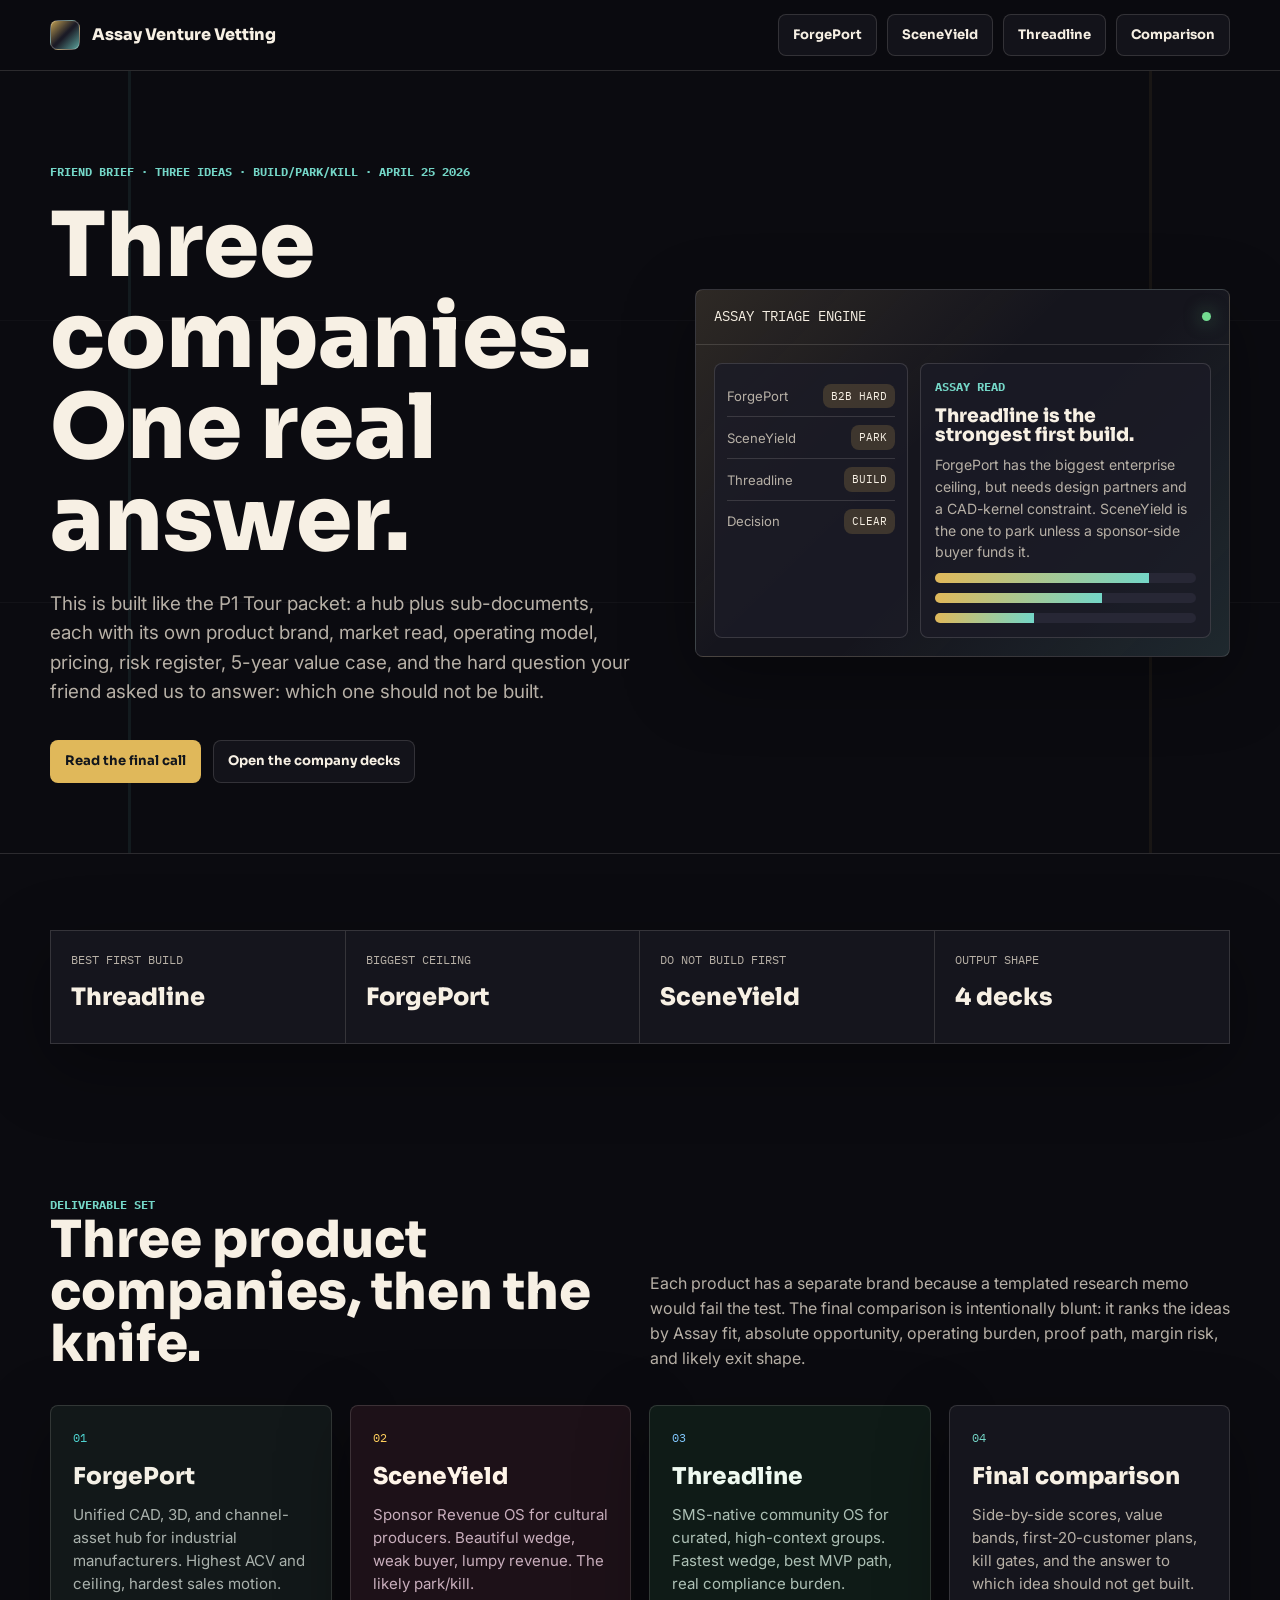
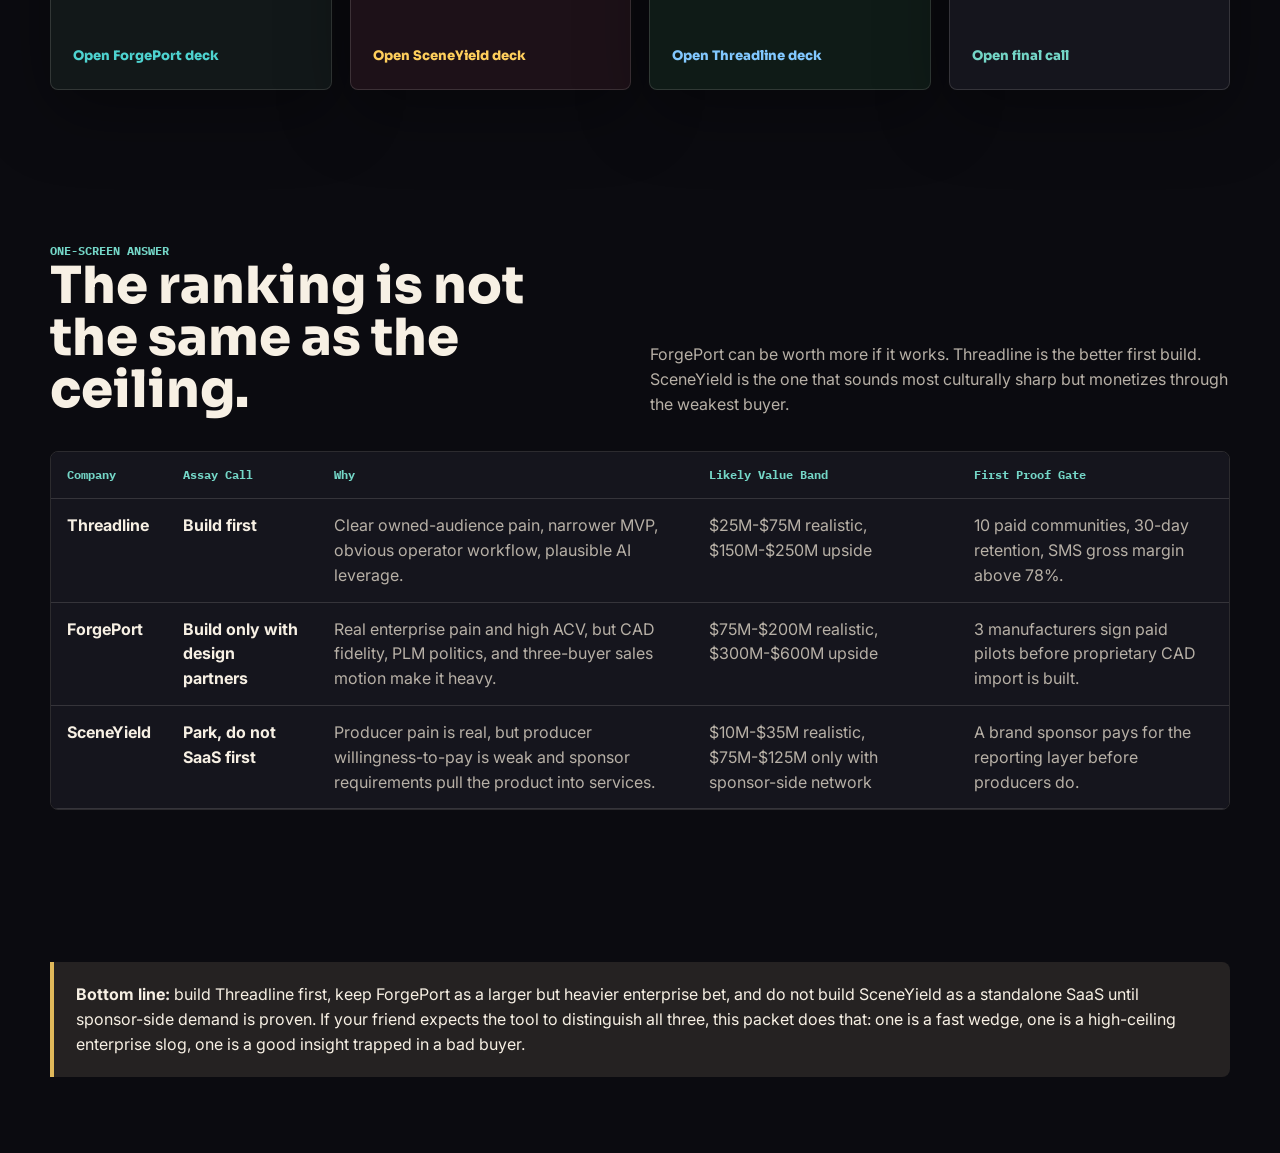
==== index.html @ aa85836b "Publish three idea venture packet" ====
<!doctype html>
<html lang="en">
<head>
<meta charset="utf-8" />
<meta name="viewport" content="width=device-width,initial-scale=1" />
<title>Assay Ventures — Three AI-Vetted Company Concepts</title>
<meta name="description" content="A P1-style comparative venture packet for three product ideas: ForgePort, SceneYield, and Threadline." />
<link rel="preconnect" href="https://fonts.googleapis.com">
<link rel="preconnect" href="https://fonts.gstatic.com" crossorigin>
<link href="https://fonts.googleapis.com/css2?family=IBM+Plex+Mono:wght@400;600;700&family=Inter:wght@400;500;600;700;800&family=Sora:wght@600;700;800&display=swap" rel="stylesheet">
<link rel="stylesheet" href="_shared/styles.css" />
</head>
<body class="brand-final">
<nav class="topbar">
  <div class="container topbar-inner">
    <a class="brand-lockup" href="#">
      <span class="brand-mark"></span>
      <span>Assay Venture Vetting</span>
    </a>
    <div class="navlinks">
      <a href="decks/01-forgeport/index.html">ForgePort</a>
      <a href="decks/02-sceneyield/index.html">SceneYield</a>
      <a href="decks/03-threadline/index.html">Threadline</a>
      <a href="decks/04-final-comparison/index.html">Comparison</a>
    </div>
  </div>
</nav>

<header class="hero">
  <div class="container hero-grid">
    <div>
      <div class="eyebrow">Friend brief · three ideas · build/park/kill · April 25 2026</div>
      <h1>Three companies. One real answer.</h1>
      <p class="lede">
        This is built like the P1 Tour packet: a hub plus sub-documents, each with its own product brand, market read,
        operating model, pricing, risk register, 5-year value case, and the hard question your friend asked us to answer:
        which one should not be built.
      </p>
      <div class="hero-actions">
        <a class="button primary" href="decks/04-final-comparison/index.html">Read the final call</a>
        <a class="button" href="#deliverables">Open the company decks</a>
      </div>
    </div>
    <div class="visual-panel">
      <div class="panel-top">
        <span class="mono small">ASSAY TRIAGE ENGINE</span>
        <span class="status-dot"></span>
      </div>
      <div class="panel-body">
        <div class="ui-grid">
          <div class="ui-list">
            <div class="ui-row"><span>ForgePort</span><span class="ui-pill">B2B HARD</span></div>
            <div class="ui-row"><span>SceneYield</span><span class="ui-pill">PARK</span></div>
            <div class="ui-row"><span>Threadline</span><span class="ui-pill">BUILD</span></div>
            <div class="ui-row"><span>Decision</span><span class="ui-pill">CLEAR</span></div>
          </div>
          <div class="ui-main">
            <div class="eyebrow">Assay read</div>
            <h3 style="margin-top:10px;">Threadline is the strongest first build.</h3>
            <p class="small muted" style="margin-top:10px;">ForgePort has the biggest enterprise ceiling, but needs design partners and a CAD-kernel constraint. SceneYield is the one to park unless a sponsor-side buyer funds it.</p>
            <div class="bar"><span style="--w:82%"></span></div>
            <div class="bar"><span style="--w:64%"></span></div>
            <div class="bar"><span style="--w:38%"></span></div>
          </div>
        </div>
      </div>
    </div>
  </div>
</header>

<section class="section">
  <div class="container">
    <div class="metric-strip">
      <div class="metric">
        <div class="k">BEST FIRST BUILD</div>
        <div class="v">Threadline</div>
      </div>
      <div class="metric">
        <div class="k">BIGGEST CEILING</div>
        <div class="v">ForgePort</div>
      </div>
      <div class="metric">
        <div class="k">DO NOT BUILD FIRST</div>
        <div class="v">SceneYield</div>
      </div>
      <div class="metric">
        <div class="k">OUTPUT SHAPE</div>
        <div class="v">4 decks</div>
      </div>
    </div>
  </div>
</section>

<section class="section" id="deliverables">
  <div class="container">
    <div class="section-head">
      <div>
        <div class="eyebrow">Deliverable set</div>
        <h2>Three product companies, then the knife.</h2>
      </div>
      <p class="section-copy">
        Each product has a separate brand because a templated research memo would fail the test.
        The final comparison is intentionally blunt: it ranks the ideas by Assay fit, absolute opportunity,
        operating burden, proof path, margin risk, and likely exit shape.
      </p>
    </div>
    <div class="deck-grid">
      <a class="deck-card brand-forge" href="decks/01-forgeport/index.html">
        <span class="num">01</span>
        <h3>ForgePort</h3>
        <p>Unified CAD, 3D, and channel-asset hub for industrial manufacturers. Highest ACV and ceiling, hardest sales motion.</p>
        <span class="open">Open ForgePort deck</span>
      </a>
      <a class="deck-card brand-scene" href="decks/02-sceneyield/index.html">
        <span class="num">02</span>
        <h3>SceneYield</h3>
        <p>Sponsor Revenue OS for cultural producers. Beautiful wedge, weak buyer, lumpy revenue. The likely park/kill.</p>
        <span class="open">Open SceneYield deck</span>
      </a>
      <a class="deck-card brand-thread" href="decks/03-threadline/index.html">
        <span class="num">03</span>
        <h3>Threadline</h3>
        <p>SMS-native community OS for curated, high-context groups. Fastest wedge, best MVP path, real compliance burden.</p>
        <span class="open">Open Threadline deck</span>
      </a>
      <a class="deck-card brand-final" href="decks/04-final-comparison/index.html">
        <span class="num">04</span>
        <h3>Final comparison</h3>
        <p>Side-by-side scores, value bands, first-20-customer plans, kill gates, and the answer to which idea should not get built.</p>
        <span class="open">Open final call</span>
      </a>
    </div>
  </div>
</section>

<section class="section">
  <div class="container">
    <div class="section-head">
      <div>
        <div class="eyebrow">One-screen answer</div>
        <h2>The ranking is not the same as the ceiling.</h2>
      </div>
      <p class="section-copy">
        ForgePort can be worth more if it works. Threadline is the better first build. SceneYield is the one that sounds most culturally sharp but monetizes through the weakest buyer.
      </p>
    </div>
    <div class="table-wrap">
      <table>
        <thead>
          <tr>
            <th>Company</th>
            <th>Assay Call</th>
            <th>Why</th>
            <th>Likely Value Band</th>
            <th>First Proof Gate</th>
          </tr>
        </thead>
        <tbody>
          <tr>
            <td><strong>Threadline</strong></td>
            <td><strong>Build first</strong></td>
            <td>Clear owned-audience pain, narrower MVP, obvious operator workflow, plausible AI leverage.</td>
            <td>$25M-$75M realistic, $150M-$250M upside</td>
            <td>10 paid communities, 30-day retention, SMS gross margin above 78%.</td>
          </tr>
          <tr>
            <td><strong>ForgePort</strong></td>
            <td><strong>Build only with design partners</strong></td>
            <td>Real enterprise pain and high ACV, but CAD fidelity, PLM politics, and three-buyer sales motion make it heavy.</td>
            <td>$75M-$200M realistic, $300M-$600M upside</td>
            <td>3 manufacturers sign paid pilots before proprietary CAD import is built.</td>
          </tr>
          <tr>
            <td><strong>SceneYield</strong></td>
            <td><strong>Park, do not SaaS first</strong></td>
            <td>Producer pain is real, but producer willingness-to-pay is weak and sponsor requirements pull the product into services.</td>
            <td>$10M-$35M realistic, $75M-$125M only with sponsor-side network</td>
            <td>A brand sponsor pays for the reporting layer before producers do.</td>
          </tr>
        </tbody>
      </table>
    </div>
  </div>
</section>

<section class="section">
  <div class="container">
    <div class="callout">
      <strong>Bottom line:</strong> build Threadline first, keep ForgePort as a larger but heavier enterprise bet, and do not build SceneYield as a standalone SaaS until sponsor-side demand is proven. If your friend expects the tool to distinguish all three, this packet does that: one is a fast wedge, one is a high-ceiling enterprise slog, one is a good insight trapped in a bad buyer.
    </div>
  </div>
</section>

</body>
</html>
---- _shared/styles.css ----
:root {
  color-scheme: dark;
  --page: #090b0f;
  --surface: #11151c;
  --surface-2: #161c25;
  --surface-3: #202733;
  --text: #f5f1e8;
  --muted: #a9b0b9;
  --line: rgba(245, 241, 232, 0.14);
  --line-strong: rgba(245, 241, 232, 0.28);
  --accent: #ff7a2f;
  --accent-2: #49d6d2;
  --accent-3: #d8c16d;
  --danger: #ff6f76;
  --success: #73db91;
  --warning: #f7b955;
  --font-head: "Sora", "Inter", system-ui, sans-serif;
  --font-body: "Inter", system-ui, sans-serif;
  --font-mono: "IBM Plex Mono", ui-monospace, monospace;
  --shadow: 0 22px 70px rgba(0, 0, 0, 0.34);
}

html {
  scroll-behavior: smooth;
}

* {
  box-sizing: border-box;
}

body {
  margin: 0;
  background: var(--page);
  color: var(--text);
  font-family: var(--font-body);
  font-size: 16px;
  line-height: 1.55;
  -webkit-font-smoothing: antialiased;
}

a {
  color: inherit;
}

img,
svg {
  max-width: 100%;
}

h1,
h2,
h3,
h4,
.display {
  margin: 0;
  font-family: var(--font-head);
  font-weight: 800;
  line-height: 1.02;
  letter-spacing: 0;
}

p {
  margin: 0;
}

.mono {
  font-family: var(--font-mono);
}

.muted {
  color: var(--muted);
}

.container {
  width: min(1180px, calc(100vw - 40px));
  margin: 0 auto;
}

.wide {
  width: min(1380px, calc(100vw - 40px));
}

.topbar {
  position: sticky;
  top: 0;
  z-index: 20;
  border-bottom: 1px solid var(--line);
  background: color-mix(in srgb, var(--page) 92%, transparent);
  backdrop-filter: blur(18px);
}

.topbar-inner {
  display: flex;
  align-items: center;
  justify-content: space-between;
  gap: 20px;
  padding: 14px 0;
}

.brand-lockup {
  display: flex;
  align-items: center;
  gap: 12px;
  text-decoration: none;
  font-family: var(--font-head);
  font-weight: 800;
}

.brand-mark {
  width: 30px;
  height: 30px;
  border-radius: 8px;
  border: 1px solid var(--line-strong);
  background:
    linear-gradient(135deg, color-mix(in srgb, var(--accent) 84%, transparent), transparent 48%),
    linear-gradient(315deg, color-mix(in srgb, var(--accent-2) 72%, transparent), transparent 48%),
    var(--surface-2);
}

.navlinks {
  display: flex;
  align-items: center;
  gap: 10px;
  flex-wrap: wrap;
}

.navlinks a,
.button {
  display: inline-flex;
  align-items: center;
  justify-content: center;
  gap: 8px;
  min-height: 40px;
  padding: 10px 14px;
  border: 1px solid var(--line);
  border-radius: 8px;
  color: var(--text);
  text-decoration: none;
  font-family: var(--font-head);
  font-size: 0.82rem;
  font-weight: 700;
  background: color-mix(in srgb, var(--surface) 86%, transparent);
}

.button.primary {
  border-color: color-mix(in srgb, var(--accent) 64%, transparent);
  background: var(--accent);
  color: #11151c;
}

.hero {
  position: relative;
  overflow: hidden;
  padding: 92px 0 70px;
  border-bottom: 1px solid var(--line);
}

.hero::before {
  content: "";
  position: absolute;
  inset: 0;
  opacity: 0.45;
  pointer-events: none;
  background:
    linear-gradient(90deg, transparent 0 10%, color-mix(in srgb, var(--accent-2) 18%, transparent) 10% 10.2%, transparent 10.2% 89.8%, color-mix(in srgb, var(--accent) 15%, transparent) 89.8% 90%, transparent 90%),
    linear-gradient(0deg, transparent 0 32%, rgba(255,255,255,0.08) 32% 32.1%, transparent 32.1% 68%, rgba(255,255,255,0.06) 68% 68.1%, transparent 68.1%);
}

.hero-grid {
  position: relative;
  z-index: 1;
  display: grid;
  grid-template-columns: 1.05fr 0.95fr;
  gap: 54px;
  align-items: center;
}

.eyebrow {
  font-family: var(--font-mono);
  color: var(--accent-2);
  font-size: 0.74rem;
  font-weight: 700;
  letter-spacing: 0;
  text-transform: uppercase;
}

.hero h1 {
  max-width: 12ch;
  margin-top: 18px;
  font-size: clamp(3rem, 7vw, 6.6rem);
}

.hero .lede {
  max-width: 66ch;
  margin-top: 24px;
  color: var(--muted);
  font-size: 1.18rem;
}

.hero-actions {
  display: flex;
  gap: 12px;
  flex-wrap: wrap;
  margin-top: 34px;
}

.metric-strip {
  display: grid;
  grid-template-columns: repeat(4, 1fr);
  border: 1px solid var(--line);
  background: var(--surface);
  box-shadow: var(--shadow);
}

.metric {
  min-height: 112px;
  padding: 20px;
  border-right: 1px solid var(--line);
}

.metric:last-child {
  border-right: 0;
}

.metric .k {
  font-family: var(--font-mono);
  color: var(--muted);
  font-size: 0.74rem;
}

.metric .v {
  margin-top: 10px;
  font-family: var(--font-head);
  font-size: 1.5rem;
  font-weight: 800;
  color: var(--text);
}

.visual-panel {
  border: 1px solid var(--line);
  border-radius: 8px;
  background:
    linear-gradient(135deg, color-mix(in srgb, var(--accent) 12%, transparent), transparent 42%),
    linear-gradient(315deg, color-mix(in srgb, var(--accent-2) 10%, transparent), transparent 44%),
    var(--surface);
  box-shadow: var(--shadow);
  overflow: hidden;
}

.visual-panel .panel-top {
  display: flex;
  align-items: center;
  justify-content: space-between;
  gap: 12px;
  padding: 16px 18px;
  border-bottom: 1px solid var(--line);
}

.status-dot {
  width: 9px;
  height: 9px;
  border-radius: 50%;
  background: var(--success);
  box-shadow: 0 0 18px color-mix(in srgb, var(--success) 56%, transparent);
}

.panel-body {
  padding: 18px;
}

.ui-grid {
  display: grid;
  grid-template-columns: 0.8fr 1.2fr;
  gap: 12px;
}

.ui-list,
.ui-main,
.ui-card {
  border: 1px solid var(--line);
  border-radius: 8px;
  background: color-mix(in srgb, var(--surface-2) 82%, transparent);
}

.ui-list {
  padding: 12px;
}

.ui-row {
  display: flex;
  align-items: center;
  justify-content: space-between;
  gap: 10px;
  min-height: 38px;
  padding: 8px 0;
  border-bottom: 1px solid var(--line);
  color: var(--muted);
  font-size: 0.82rem;
}

.ui-row:last-child {
  border-bottom: 0;
}

.ui-pill {
  padding: 4px 8px;
  border-radius: 8px;
  background: color-mix(in srgb, var(--accent) 18%, transparent);
  color: var(--text);
  font-family: var(--font-mono);
  font-size: 0.68rem;
}

.ui-main {
  padding: 14px;
}

.bar {
  height: 10px;
  margin-top: 10px;
  border-radius: 8px;
  background: var(--surface-3);
  overflow: hidden;
}

.bar span {
  display: block;
  height: 100%;
  width: var(--w, 50%);
  background: linear-gradient(90deg, var(--accent), var(--accent-2));
}

.section {
  padding: 76px 0;
}

.section-head {
  display: flex;
  justify-content: space-between;
  gap: 32px;
  align-items: end;
  margin-bottom: 34px;
}

.section h2 {
  max-width: 18ch;
  font-size: clamp(2rem, 4vw, 3.35rem);
}

.section .section-copy {
  max-width: 58ch;
  color: var(--muted);
}

.deck-grid {
  display: grid;
  grid-template-columns: repeat(4, 1fr);
  gap: 18px;
}

.deck-card {
  position: relative;
  min-height: 285px;
  display: flex;
  flex-direction: column;
  padding: 22px;
  border: 1px solid var(--line);
  border-radius: 8px;
  background: var(--surface);
  color: var(--text);
  text-decoration: none;
  box-shadow: var(--shadow);
}

.deck-card:hover {
  border-color: color-mix(in srgb, var(--accent) 62%, transparent);
  transform: translateY(-2px);
}

.deck-card .num {
  font-family: var(--font-mono);
  color: var(--accent-2);
  font-size: 0.78rem;
}

.deck-card h3 {
  margin-top: 18px;
  font-size: 1.45rem;
}

.deck-card p {
  margin-top: 14px;
  color: var(--muted);
  font-size: 0.94rem;
}

.deck-card .open {
  margin-top: auto;
  padding-top: 24px;
  color: var(--accent-2);
  font-family: var(--font-head);
  font-weight: 800;
  font-size: 0.82rem;
}

.score-row {
  display: grid;
  grid-template-columns: repeat(3, 1fr);
  gap: 18px;
}

.score-card {
  border: 1px solid var(--line);
  border-radius: 8px;
  background: var(--surface);
  padding: 24px;
}

.score-card .score {
  font-family: var(--font-head);
  font-size: 3.4rem;
  font-weight: 800;
}

.score-card .label {
  margin-top: 8px;
  color: var(--muted);
}

.table-wrap {
  overflow-x: auto;
  border: 1px solid var(--line);
  border-radius: 8px;
}

table {
  width: 100%;
  border-collapse: collapse;
  min-width: 760px;
  background: var(--surface);
}

th,
td {
  padding: 14px 16px;
  border-bottom: 1px solid var(--line);
  text-align: left;
  vertical-align: top;
}

th {
  font-family: var(--font-mono);
  color: var(--accent-2);
  font-size: 0.75rem;
}

td {
  color: var(--muted);
}

td strong {
  color: var(--text);
}

.callout {
  border-left: 4px solid var(--accent);
  border-radius: 0 8px 8px 0;
  background: color-mix(in srgb, var(--accent) 8%, var(--surface));
  padding: 20px 22px;
}

.callout strong {
  color: var(--text);
}

.two-col {
  display: grid;
  grid-template-columns: 1fr 1fr;
  gap: 18px;
}

.three-col {
  display: grid;
  grid-template-columns: repeat(3, 1fr);
  gap: 18px;
}

.doc-page {
  width: min(8.5in, calc(100vw - 36px));
  min-height: 11in;
  margin: 28px auto;
  padding: 62px 66px;
  border: 1px solid var(--line);
  background: var(--page);
  box-shadow: var(--shadow);
  overflow: hidden;
}

.doc-page.cover {
  display: flex;
  min-height: 11in;
  flex-direction: column;
  justify-content: space-between;
  background:
    linear-gradient(120deg, color-mix(in srgb, var(--accent) 20%, transparent), transparent 48%),
    linear-gradient(300deg, color-mix(in srgb, var(--accent-2) 14%, transparent), transparent 50%),
    var(--page);
}

.doc-header {
  display: flex;
  align-items: center;
  justify-content: space-between;
  gap: 20px;
  padding-bottom: 20px;
  border-bottom: 1px solid var(--line);
}

.doc-header .label,
.doc-footer {
  font-family: var(--font-mono);
  color: var(--muted);
  font-size: 0.74rem;
}

.doc-title {
  margin-top: 38px;
  font-size: clamp(2.3rem, 5vw, 4.6rem);
}

.doc-subtitle {
  max-width: 62ch;
  margin-top: 22px;
  color: var(--muted);
  font-size: 1.08rem;
}

.doc-body {
  margin-top: 34px;
}

.doc-footer {
  margin-top: 36px;
  padding-top: 18px;
  border-top: 1px solid var(--line);
  display: flex;
  justify-content: space-between;
  gap: 20px;
}

.tag-row {
  display: flex;
  flex-wrap: wrap;
  gap: 8px;
  margin-top: 22px;
}

.tag {
  display: inline-flex;
  align-items: center;
  min-height: 30px;
  padding: 6px 10px;
  border: 1px solid var(--line);
  border-radius: 8px;
  color: var(--muted);
  font-family: var(--font-mono);
  font-size: 0.72rem;
}

.source-list {
  display: grid;
  gap: 10px;
}

.source {
  padding: 12px 14px;
  border-left: 3px solid var(--accent-2);
  background: color-mix(in srgb, var(--accent-2) 6%, var(--surface));
  color: var(--muted);
  font-size: 0.86rem;
}

.source a {
  color: var(--text);
}

.brand-forge {
  --page: #070b0c;
  --surface: #121819;
  --surface-2: #172022;
  --surface-3: #263031;
  --text: #f4f0e6;
  --muted: #aab2ad;
  --accent: #ff7a2f;
  --accent-2: #4ed3d0;
  --accent-3: #d2b16b;
}

.brand-scene {
  --page: #12090e;
  --surface: #1d1118;
  --surface-2: #281722;
  --surface-3: #362332;
  --text: #fff4e8;
  --muted: #c8aebc;
  --accent: #ff4d8d;
  --accent-2: #ffcf5c;
  --accent-3: #66e0d1;
}

.brand-thread {
  --page: #07100d;
  --surface: #0f1b17;
  --surface-2: #14241f;
  --surface-3: #20362f;
  --text: #effaf1;
  --muted: #adc0b5;
  --accent: #76f1a0;
  --accent-2: #82c8ff;
  --accent-3: #f0c267;
}

.brand-final {
  --page: #0b0b10;
  --surface: #15151d;
  --surface-2: #1b1b26;
  --surface-3: #272735;
  --text: #f7f0e4;
  --muted: #b7b0a6;
  --accent: #e0b85a;
  --accent-2: #74d6c7;
  --accent-3: #ff7e67;
}

.small {
  font-size: 0.88rem;
}

.risk-high {
  color: var(--danger);
}

.risk-med {
  color: var(--warning);
}

.risk-low {
  color: var(--success);
}

@media (max-width: 980px) {
  .hero-grid,
  .two-col,
  .three-col,
  .score-row {
    grid-template-columns: 1fr;
  }

  .deck-grid {
    grid-template-columns: repeat(2, 1fr);
  }

  .metric-strip {
    grid-template-columns: repeat(2, 1fr);
  }

  .metric:nth-child(2) {
    border-right: 0;
  }

  .section-head {
    display: block;
  }

  .section .section-copy {
    margin-top: 16px;
  }
}

@media (max-width: 640px) {
  .container,
  .wide {
    width: min(100vw - 24px, 1180px);
  }

  .topbar-inner {
    align-items: flex-start;
    flex-direction: column;
  }

  .navlinks {
    width: 100%;
  }

  .navlinks a {
    flex: 1;
    min-width: 130px;
  }

  .hero {
    padding: 62px 0 46px;
  }

  .hero h1 {
    font-size: 3rem;
  }

  .deck-grid {
    grid-template-columns: 1fr;
  }

  .metric-strip {
    grid-template-columns: 1fr;
  }

  .metric,
  .metric:nth-child(2) {
    border-right: 0;
    border-bottom: 1px solid var(--line);
  }

  .metric:last-child {
    border-bottom: 0;
  }

  .doc-page {
    padding: 34px 22px;
  }

  .ui-grid {
    grid-template-columns: 1fr;
  }

  .doc-footer,
  .doc-header {
    display: block;
  }
}

@media print {
  body {
    background: #fff;
  }

  .topbar,
  .hero,
  .section,
  .button {
    display: none !important;
  }

  .doc-page {
    width: 8.5in;
    min-height: 11in;
    margin: 0;
    box-shadow: none;
    page-break-after: always;
  }
}
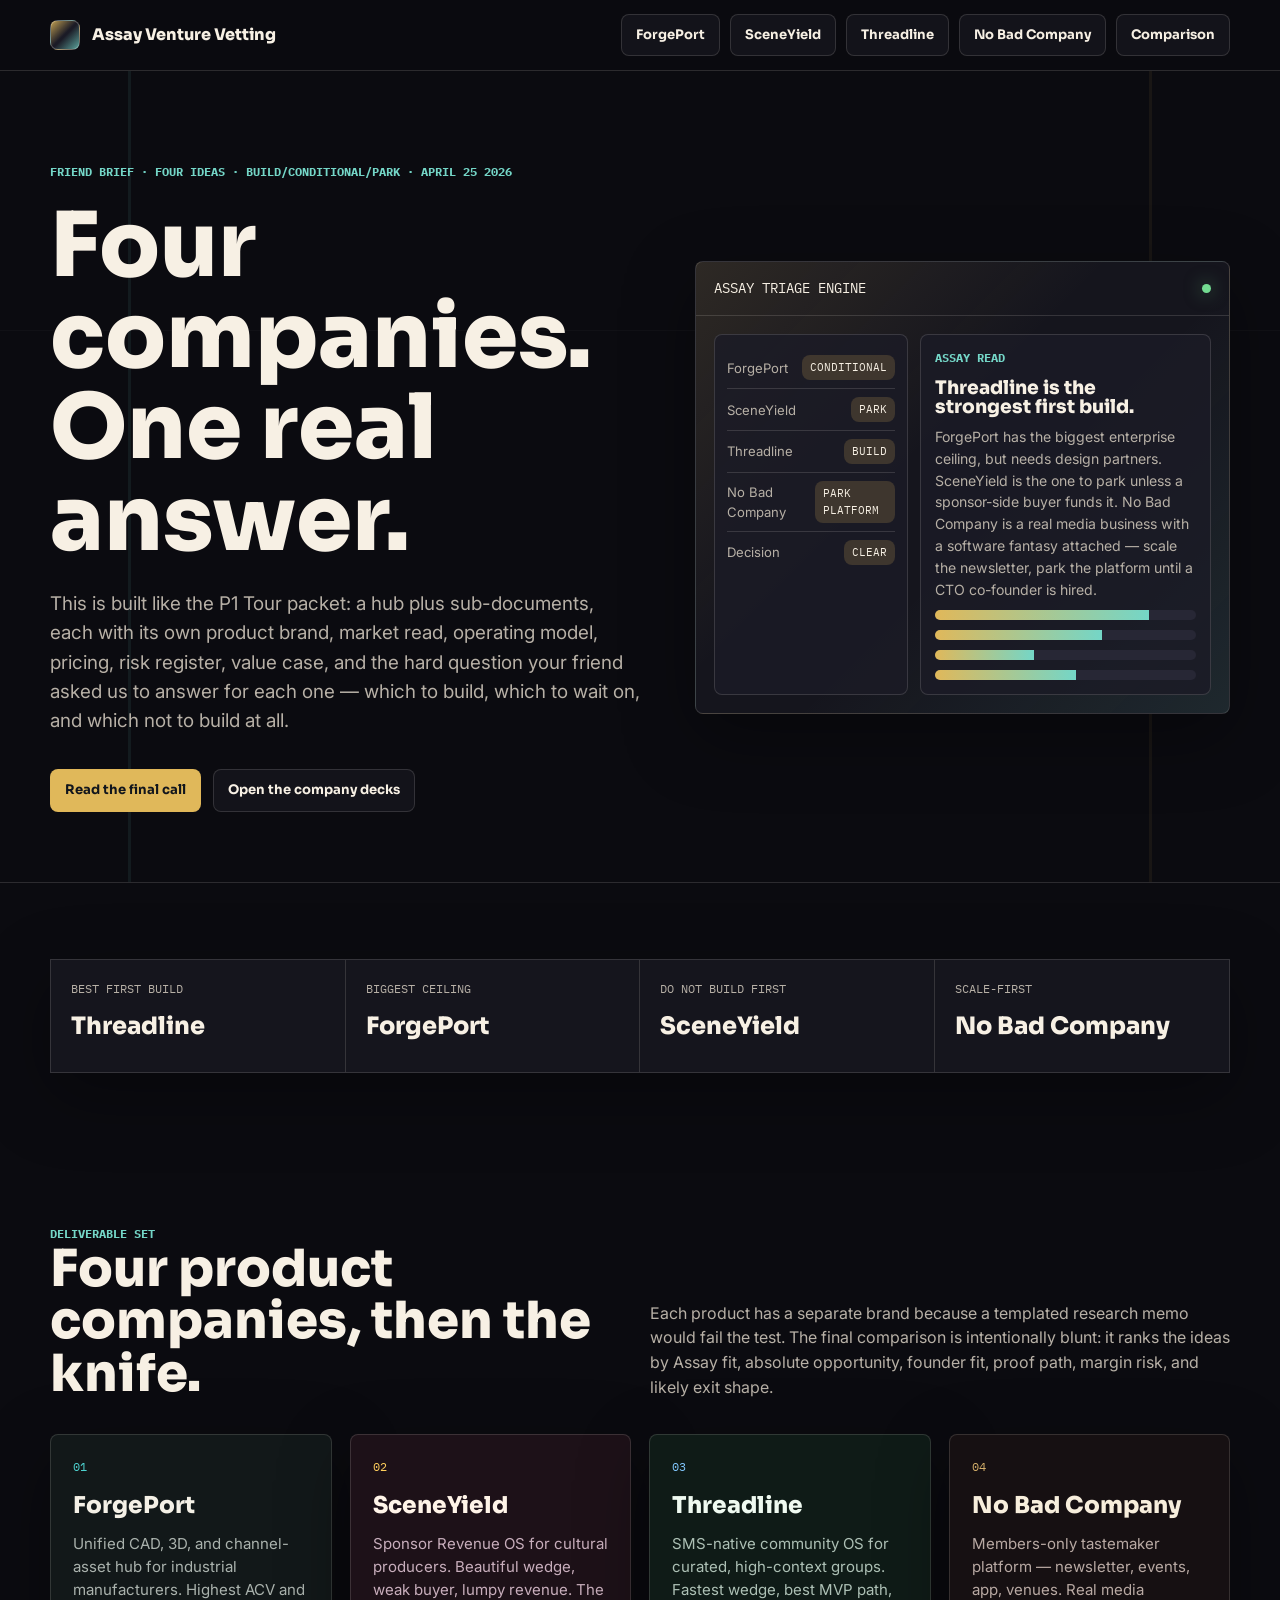
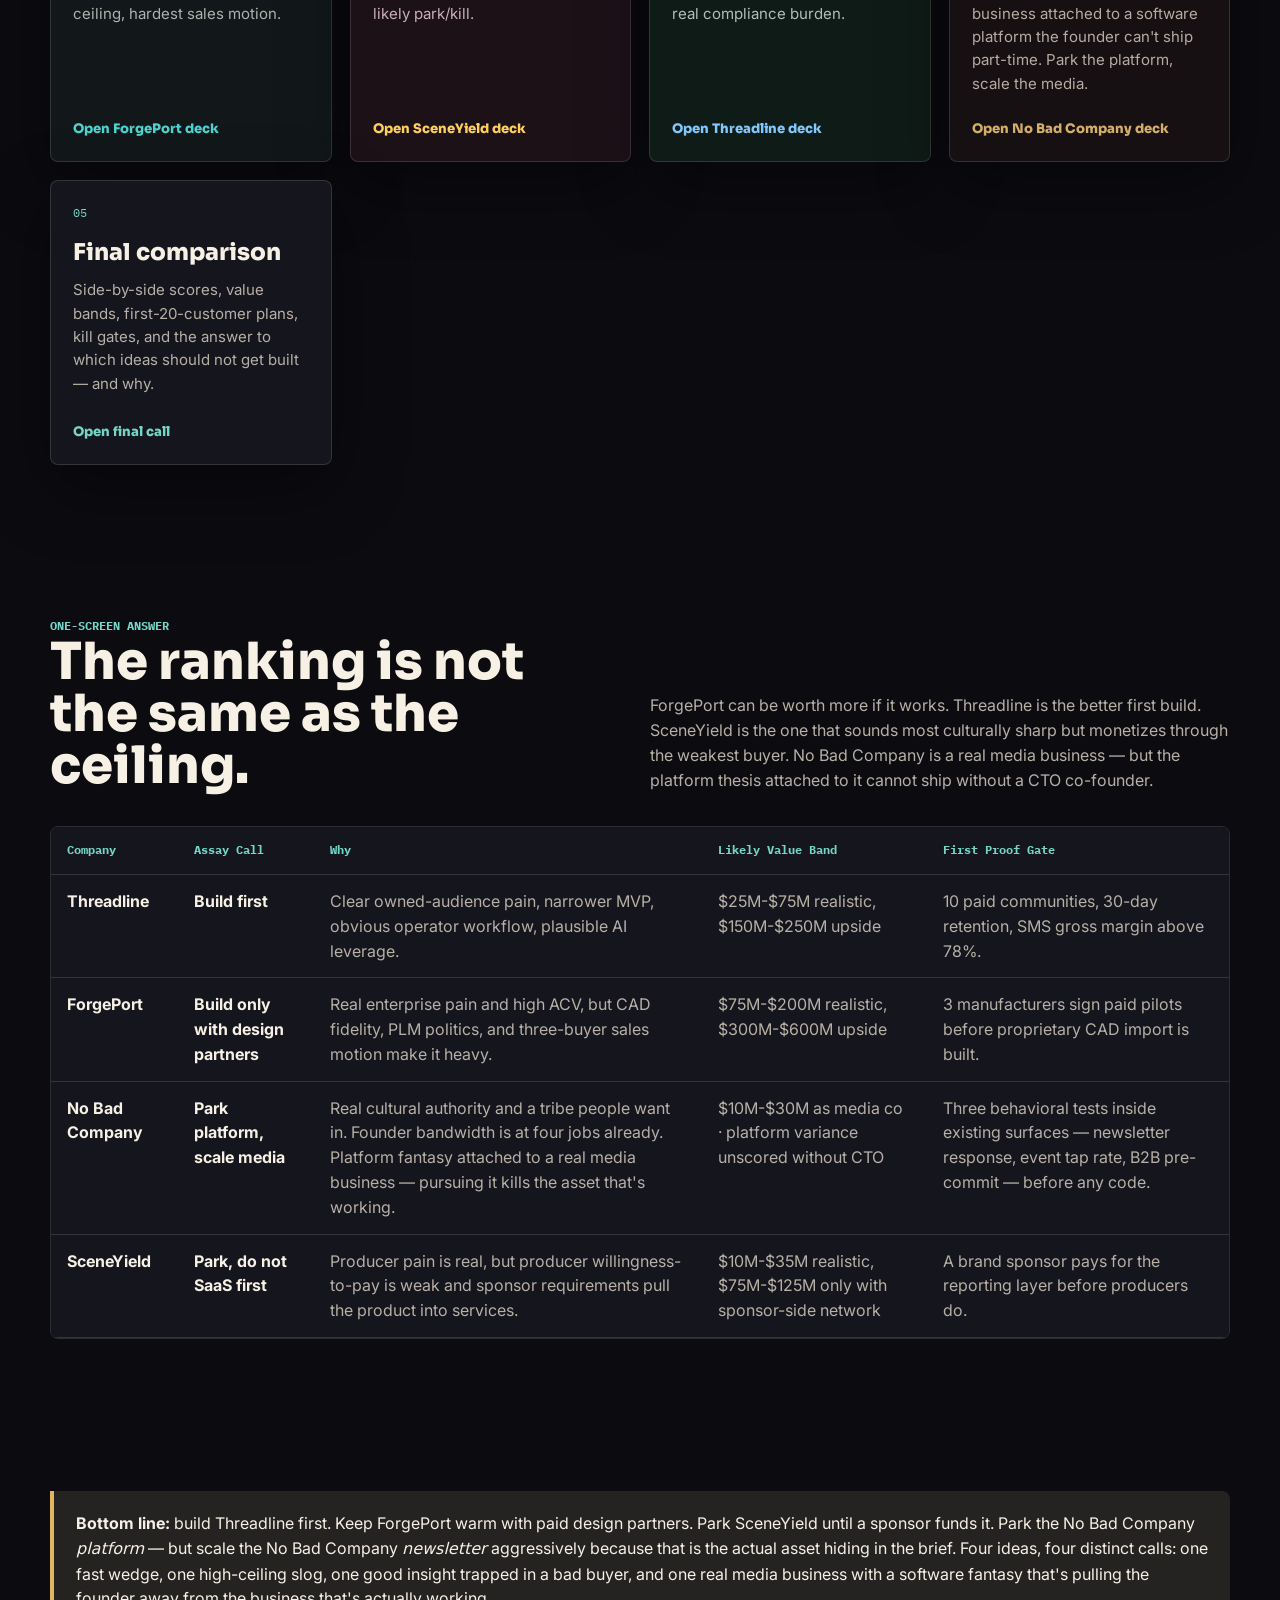
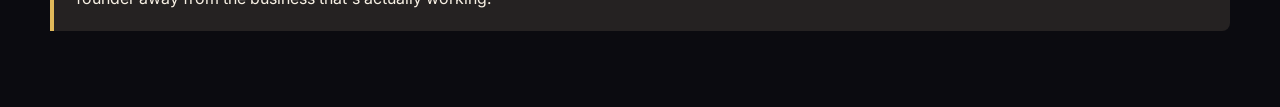
==== commit 228f8708: "Add fourth idea — No Bad Company members-platform vetting Adds 9-section adversarial deck for Adam's" ====
--- a/index.html
+++ b/index.html
@@ -3,11 +3,12 @@
 <head>
 <meta charset="utf-8" />
 <meta name="viewport" content="width=device-width,initial-scale=1" />
-<title>Assay Ventures — Three AI-Vetted Company Concepts</title>
-<meta name="description" content="A P1-style comparative venture packet for three product ideas: ForgePort, SceneYield, and Threadline." />
+<title>Assay Ventures — Four AI-Vetted Company Concepts</title>
+<meta name="description" content="A P1-style comparative venture packet for four product ideas: ForgePort, SceneYield, Threadline, and No Bad Company." />
 <link rel="preconnect" href="https://fonts.googleapis.com">
 <link rel="preconnect" href="https://fonts.gstatic.com" crossorigin>
 <link href="https://fonts.googleapis.com/css2?family=IBM+Plex+Mono:wght@400;600;700&family=Inter:wght@400;500;600;700;800&family=Sora:wght@600;700;800&display=swap" rel="stylesheet">
+<link rel="icon" href="favicon.svg" type="image/svg+xml" />
 <link rel="stylesheet" href="_shared/styles.css" />
 </head>
 <body class="brand-final">
@@ -21,6 +22,7 @@
       <a href="decks/01-forgeport/index.html">ForgePort</a>
       <a href="decks/02-sceneyield/index.html">SceneYield</a>
       <a href="decks/03-threadline/index.html">Threadline</a>
+      <a href="decks/05-no-bad-company/index.html">No Bad Company</a>
       <a href="decks/04-final-comparison/index.html">Comparison</a>
     </div>
   </div>
@@ -29,12 +31,11 @@
 <header class="hero">
   <div class="container hero-grid">
     <div>
-      <div class="eyebrow">Friend brief · three ideas · build/park/kill · April 25 2026</div>
-      <h1>Three companies. One real answer.</h1>
+      <div class="eyebrow">Friend brief · four ideas · build/conditional/park · April 25 2026</div>
+      <h1>Four companies. One real answer.</h1>
       <p class="lede">
         This is built like the P1 Tour packet: a hub plus sub-documents, each with its own product brand, market read,
-        operating model, pricing, risk register, 5-year value case, and the hard question your friend asked us to answer:
-        which one should not be built.
+        operating model, pricing, risk register, value case, and the hard question your friend asked us to answer for each one — which to build, which to wait on, and which not to build at all.
       </p>
       <div class="hero-actions">
         <a class="button primary" href="decks/04-final-comparison/index.html">Read the final call</a>
@@ -49,18 +50,20 @@
       <div class="panel-body">
         <div class="ui-grid">
           <div class="ui-list">
-            <div class="ui-row"><span>ForgePort</span><span class="ui-pill">B2B HARD</span></div>
+            <div class="ui-row"><span>ForgePort</span><span class="ui-pill">CONDITIONAL</span></div>
             <div class="ui-row"><span>SceneYield</span><span class="ui-pill">PARK</span></div>
             <div class="ui-row"><span>Threadline</span><span class="ui-pill">BUILD</span></div>
+            <div class="ui-row"><span>No Bad Company</span><span class="ui-pill">PARK PLATFORM</span></div>
             <div class="ui-row"><span>Decision</span><span class="ui-pill">CLEAR</span></div>
           </div>
           <div class="ui-main">
             <div class="eyebrow">Assay read</div>
             <h3 style="margin-top:10px;">Threadline is the strongest first build.</h3>
-            <p class="small muted" style="margin-top:10px;">ForgePort has the biggest enterprise ceiling, but needs design partners and a CAD-kernel constraint. SceneYield is the one to park unless a sponsor-side buyer funds it.</p>
+            <p class="small muted" style="margin-top:10px;">ForgePort has the biggest enterprise ceiling, but needs design partners. SceneYield is the one to park unless a sponsor-side buyer funds it. No Bad Company is a real media business with a software fantasy attached — scale the newsletter, park the platform until a CTO co-founder is hired.</p>
             <div class="bar"><span style="--w:82%"></span></div>
             <div class="bar"><span style="--w:64%"></span></div>
             <div class="bar"><span style="--w:38%"></span></div>
+            <div class="bar"><span style="--w:54%"></span></div>
           </div>
         </div>
       </div>
@@ -84,8 +87,8 @@
         <div class="v">SceneYield</div>
       </div>
       <div class="metric">
-        <div class="k">OUTPUT SHAPE</div>
-        <div class="v">4 decks</div>
+        <div class="k">SCALE-FIRST</div>
+        <div class="v">No Bad Company</div>
       </div>
     </div>
   </div>
@@ -96,12 +99,12 @@
     <div class="section-head">
       <div>
         <div class="eyebrow">Deliverable set</div>
-        <h2>Three product companies, then the knife.</h2>
+        <h2>Four product companies, then the knife.</h2>
       </div>
       <p class="section-copy">
         Each product has a separate brand because a templated research memo would fail the test.
         The final comparison is intentionally blunt: it ranks the ideas by Assay fit, absolute opportunity,
-        operating burden, proof path, margin risk, and likely exit shape.
+        founder fit, proof path, margin risk, and likely exit shape.
       </p>
     </div>
     <div class="deck-grid">
@@ -123,10 +126,16 @@
         <p>SMS-native community OS for curated, high-context groups. Fastest wedge, best MVP path, real compliance burden.</p>
         <span class="open">Open Threadline deck</span>
       </a>
+      <a class="deck-card brand-nbc" href="decks/05-no-bad-company/index.html">
+        <span class="num">04</span>
+        <h3>No Bad Company</h3>
+        <p>Members-only tastemaker platform — newsletter, events, app, venues. Real media business attached to a software platform the founder can't ship part-time. Park the platform, scale the media.</p>
+        <span class="open">Open No Bad Company deck</span>
+      </a>
       <a class="deck-card brand-final" href="decks/04-final-comparison/index.html">
-        <span class="num">04</span>
+        <span class="num">05</span>
         <h3>Final comparison</h3>
-        <p>Side-by-side scores, value bands, first-20-customer plans, kill gates, and the answer to which idea should not get built.</p>
+        <p>Side-by-side scores, value bands, first-20-customer plans, kill gates, and the answer to which ideas should not get built — and why.</p>
         <span class="open">Open final call</span>
       </a>
     </div>
@@ -141,7 +150,7 @@
         <h2>The ranking is not the same as the ceiling.</h2>
       </div>
       <p class="section-copy">
-        ForgePort can be worth more if it works. Threadline is the better first build. SceneYield is the one that sounds most culturally sharp but monetizes through the weakest buyer.
+        ForgePort can be worth more if it works. Threadline is the better first build. SceneYield is the one that sounds most culturally sharp but monetizes through the weakest buyer. No Bad Company is a real media business — but the platform thesis attached to it cannot ship without a CTO co-founder.
       </p>
     </div>
     <div class="table-wrap">
@@ -171,6 +180,13 @@
             <td>3 manufacturers sign paid pilots before proprietary CAD import is built.</td>
           </tr>
           <tr>
+            <td><strong>No Bad Company</strong></td>
+            <td><strong>Park platform, scale media</strong></td>
+            <td>Real cultural authority and a tribe people want in. Founder bandwidth is at four jobs already. Platform fantasy attached to a real media business — pursuing it kills the asset that's working.</td>
+            <td>$10M-$30M as media co · platform variance unscored without CTO</td>
+            <td>Three behavioral tests inside existing surfaces — newsletter response, event tap rate, B2B pre-commit — before any code.</td>
+          </tr>
+          <tr>
             <td><strong>SceneYield</strong></td>
             <td><strong>Park, do not SaaS first</strong></td>
             <td>Producer pain is real, but producer willingness-to-pay is weak and sponsor requirements pull the product into services.</td>
@@ -186,7 +202,7 @@
 <section class="section">
   <div class="container">
     <div class="callout">
-      <strong>Bottom line:</strong> build Threadline first, keep ForgePort as a larger but heavier enterprise bet, and do not build SceneYield as a standalone SaaS until sponsor-side demand is proven. If your friend expects the tool to distinguish all three, this packet does that: one is a fast wedge, one is a high-ceiling enterprise slog, one is a good insight trapped in a bad buyer.
+      <strong>Bottom line:</strong> build Threadline first. Keep ForgePort warm with paid design partners. Park SceneYield until a sponsor funds it. Park the No Bad Company <em>platform</em> — but scale the No Bad Company <em>newsletter</em> aggressively because that is the actual asset hiding in the brief. Four ideas, four distinct calls: one fast wedge, one high-ceiling slog, one good insight trapped in a bad buyer, and one real media business with a software fantasy that's pulling the founder away from the business that's actually working.
     </div>
   </div>
 </section>
--- a/_shared/styles.css
+++ b/_shared/styles.css
@@ -354,7 +354,7 @@
 
 .deck-grid {
   display: grid;
-  grid-template-columns: repeat(4, 1fr);
+  grid-template-columns: repeat(auto-fit, minmax(230px, 1fr));
   gap: 18px;
 }
 
@@ -632,6 +632,18 @@
   --accent-3: #ff7e67;
 }
 
+.brand-nbc {
+  --page: #0a0708;
+  --surface: #161012;
+  --surface-2: #1f1719;
+  --surface-3: #2c2225;
+  --text: #f7eedc;
+  --muted: #b8a9a3;
+  --accent: #b54848;
+  --accent-2: #d4af6a;
+  --accent-3: #6e8a76;
+}
+
 .small {
   font-size: 0.88rem;
 }
